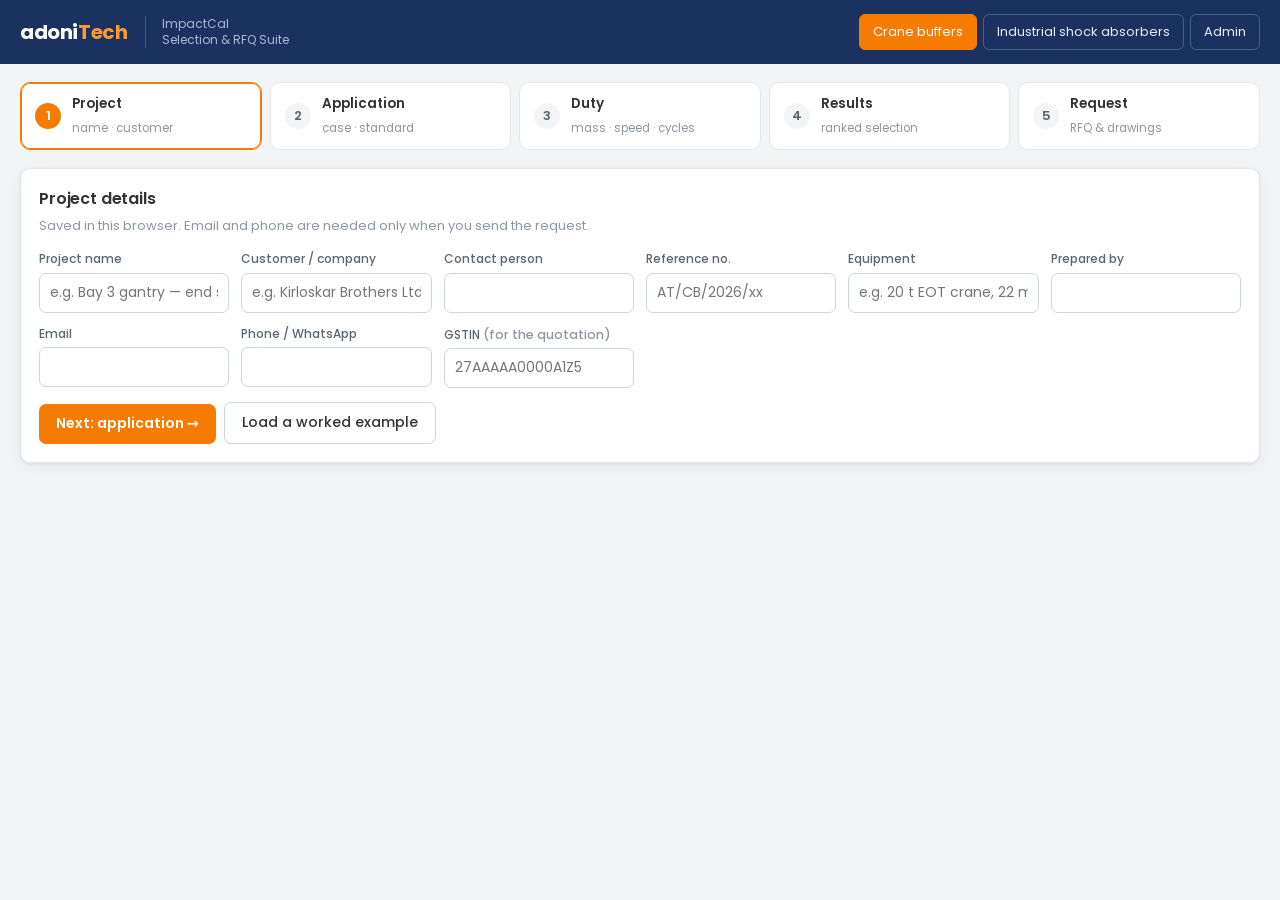
==== index.html @ 6113cbc0 "Add initial index.html structure and content" ====
<!doctype html><html lang="en"><head>
<meta charset="utf-8"><meta name="viewport" content="width=device-width,initial-scale=1">
<title>ImpactCal — Shock absorber &amp; crane buffer selection | ADONI TECH</title>
<link rel="preconnect" href="https://fonts.googleapis.com"><link rel="preconnect" href="https://fonts.gstatic.com" crossorigin>
<link rel="stylesheet" href="https://fonts.googleapis.com/css2?family=Poppins:wght@400;500;600;700&family=IBM+Plex+Mono:wght@400;500&display=swap">
<link rel="icon" href="favicon.png"><link rel="stylesheet" href="style.css">
</head><body>
<header><div class="wrap">
  <div class="logo">adoni<span>Tech</span></div>
  <div class="sub">ImpactCal<br>Selection &amp; RFQ Suite</div>
  <nav>
    <button id="tabCrane" class="on">Crane buffers</button>
    <button id="tabInd">Industrial shock absorbers</button>
    <a href="admin.html">Admin</a>
  </nav>
</div></header>

<div class="wrap">
  <div class="steps">
    <div class="step on" data-s="1"><span class="n">1</span><span><b>Project</b><small>name · customer</small></span></div>
    <div class="step" data-s="2"><span class="n">2</span><span><b>Application</b><small>case · standard</small></span></div>
    <div class="step" data-s="3"><span class="n">3</span><span><b>Duty</b><small>mass · speed · cycles</small></span></div>
    <div class="step" data-s="4"><span class="n">4</span><span><b>Results</b><small>ranked selection</small></span></div>
    <div class="step" data-s="5"><span class="n">5</span><span><b>Request</b><small>RFQ &amp; drawings</small></span></div>
  </div>

  <!-- 1 project -->
  <section class="card" data-p="1">
    <h3>Project details</h3>
    <p class="hint">Saved in this browser. Email and phone are needed only when you send the request.</p>
    <div class="grid">
      <div><label>Project name</label><input id="pname" placeholder="e.g. Bay 3 gantry — end stops"></div>
      <div><label>Customer / company</label><input id="pcust" placeholder="e.g. Kirloskar Brothers Ltd."></div>
      <div><label>Contact person</label><input id="pcontact"></div>
      <div><label>Reference no.</label><input id="pref" placeholder="AT/CB/2026/xx"></div>
      <div><label>Equipment</label><input id="pequip" placeholder="e.g. 20 t EOT crane, 22 m span"></div>
      <div><label>Prepared by</label><input id="pby"></div>
      <div><label>Email</label><input id="pemail" type="email"></div>
      <div><label>Phone / WhatsApp</label><input id="pphone"></div>
      <div><label>GSTIN <span class="muted">(for the quotation)</span></label><input id="pgstin" placeholder="27AAAAA0000A1Z5" maxlength="15" style="text-transform:uppercase"></div>
    </div>
    <div id="gstinMsg"></div>
    <div class="row" style="margin-top:14px"><button class="btn" data-go="2">Next: application →</button>
      <button class="btn ghost" id="loadExample">Load a worked example</button></div>
  </section>

  <!-- 2 application -->
  <section class="card hidden" data-p="2">
    <h3>Application and governing standard</h3>
    <p class="hint">The standard sets the design speed and the deceleration limit. It is printed on the report.</p>
    <div class="grid">
      <div><label>Impact case</label><select id="caseId"></select></div>
      <div><label>Governing standard</label><select id="standard"></select></div>
      <div><label>Restrict to series <span class="muted">(optional)</span></label><select id="series" multiple size="4"></select></div>
    </div>
    <div id="stdNote" class="note blue"></div>
    <div class="row"><button class="btn ghost" data-go="1">← Back</button><button class="btn" data-go="3">Next: duty →</button></div>
  </section>

  <!-- 3 duty -->
  <section class="card hidden" data-p="3">
    <h3>Duty data</h3>
    <p class="hint">MKS units. Only the fields your case needs are shown.</p>
    <div class="grid" id="dutyFields"></div>
    <div class="row" style="margin-top:14px">
      <button class="btn ghost" data-go="2">← Back</button>
      <button class="btn" id="calc">Calculate and select →</button>
    </div>
  </section>

  <!-- 4 results -->
  <section class="card hidden" data-p="4">
    <div class="spread"><h3>Selection</h3><div id="picks"></div></div>
    <div id="dutyOut"></div>
    <div class="tw" style="max-height:520px"><table id="resTbl">
      <thead><tr><th></th><th>Model</th><th>Series</th><th class="n">Stroke mm</th><th class="n">Nm/cycle</th>
        <th class="n">Nm/h</th><th class="n">Use /str</th><th class="n">Use /h</th><th class="n">Decel m/s²</th>
        <th class="n">Force kN</th><th class="n">Eff. mass kg</th><th>Notes</th></tr></thead><tbody></tbody></table></div>
    <div class="row" style="margin-top:14px"><button class="btn ghost" data-go="3">← Back</button>
      <button class="btn" id="toRfq" disabled>Request drawings &amp; quotation →</button>
      <button class="btn ghost" id="printReport">Print calculation report</button></div>
  </section>

  <!-- 5 rfq -->
  <section class="card hidden" data-p="5">
    <h3>Request drawings and quotation</h3>
    <p class="hint">Your selection and calculation are attached. CAD files are released by ADONI TECH after review — usually within one working day.</p>
    <div id="rfqLines"></div>
    <div class="grid" style="margin-top:14px">
      <div><label>Quantity per position</label><input id="rqty" type="number" value="2" min="1"></div>
      <div><label>Mounting</label><select id="rmount"></select></div>
      <div><label>Rod end</label><select id="rcap"></select></div>
      <div><label>Drawing formats</label><select id="rfmt" multiple size="5">
        <option value="PDF" selected>PDF (2D dimensioned)</option><option value="DXF">DXF</option>
        <option value="DWG">DWG</option><option value="STEP" selected>STEP (3D)</option><option value="IGES">IGES (3D)</option>
      </select></div>
    </div>
    <div style="margin-top:12px"><label>Message</label><textarea id="rmsg" rows="3" placeholder="Anything else we should know — ambient temperature, duty cycle, mounting constraints…"></textarea></div>
    <div class="row" style="margin-top:14px"><button class="btn ghost" data-go="4">← Back</button>
      <button class="btn" id="sendRfq">Send request</button></div>
    <div id="rfqOut"></div>
  </section>
</div>
<script src="config.js"></script>
<script src="app.js"></script>
</body></html>
---- style.css ----
:root{
  --brand:#F57C00; --brand-d:#D96A00; --brand-l:#FF9A33; --brand-xl:#FFF3E6;
  --blue:#467FF7; --blue-d:#2E63D4; --blue-l:#E4EDFE; --navy:#1B3160; --sky:#6EC1E4;
  --ink:#333; --ink-2:#5A6672; --ink-3:#8B96A3;
  --ok:#0E8A4D; --ok-l:#E6F6EE; --warn:#B7791F; --warn-l:#FDF4E3; --bad:#C0392B; --bad-l:#FBEBE9;
  --line:#E2E6EB; --line-2:#CFD5DD; --card:#fff; --card-2:#F3F4F6; --bg:#F3F4F6;
  --r:10px; --sh:0 1px 3px rgba(27,49,96,.07),0 4px 16px rgba(27,49,96,.06);
  --mono:"IBM Plex Mono",ui-monospace,Menlo,Consolas,monospace;
}
*{box-sizing:border-box}
body{margin:0;background:var(--bg);color:var(--ink);font:15px/1.55 Poppins,"Segoe UI",system-ui,-apple-system,Arial,sans-serif}
h1,h2,h3,h4{margin:0;font-weight:600;letter-spacing:-.01em}
a{color:var(--blue-d)}
.mono,code{font-family:var(--mono);font-variant-numeric:tabular-nums}
.wrap{max-width:1320px;margin:0 auto;padding:0 20px}

/* header */
header{background:var(--navy);color:#fff}
header .wrap{display:flex;align-items:center;gap:18px;padding:14px 20px;flex-wrap:wrap}
.logo{font-weight:700;font-size:20px;letter-spacing:-.02em}
.logo span{color:var(--brand-l)}
.sub{font-size:12px;color:#A9B8D4;border-left:1px solid rgba(255,255,255,.2);padding-left:16px;line-height:1.35}
header nav{margin-left:auto;display:flex;gap:6px;flex-wrap:wrap}
header nav a,header nav button{background:transparent;border:1px solid rgba(255,255,255,.22);color:#E6ECF7;
                               padding:7px 13px;border-radius:6px;font:inherit;font-size:13px;cursor:pointer;text-decoration:none}
header nav a.on,header nav button.on{background:var(--brand);border-color:var(--brand);color:#fff}
header nav a:hover,header nav button:hover{border-color:var(--brand-l)}

/* steps */
.steps{display:flex;gap:8px;flex-wrap:wrap;margin:18px 0}
.step{flex:1 1 170px;background:var(--card);border:1px solid var(--line);border-radius:var(--r);
      padding:11px 14px;display:flex;gap:11px;align-items:center;cursor:pointer}
.step.on{border-color:var(--brand);box-shadow:inset 0 0 0 1px var(--brand)}
.step .n{width:26px;height:26px;border-radius:50%;background:var(--card-2);display:grid;place-items:center;
         font-size:13px;font-weight:600;color:var(--ink-2);flex:none}
.step.on .n{background:var(--brand);color:#fff}
.step b{display:block;font-size:13.5px;font-weight:600}
.step small{color:var(--ink-3);font-size:11.5px}

/* cards, forms */
.card{background:var(--card);border:1px solid var(--line);border-radius:var(--r);padding:18px;margin-bottom:16px;box-shadow:var(--sh)}
.card > h3{font-size:16px;margin-bottom:4px}
.card > p.hint{color:var(--ink-3);font-size:13px;margin:0 0 14px}
.grid{display:grid;gap:12px;grid-template-columns:repeat(auto-fit,minmax(190px,1fr))}
label{display:block;font-size:12px;color:var(--ink-2);margin-bottom:4px;font-weight:500}
input,select,textarea{width:100%;padding:8px 10px;border:1px solid var(--line-2);border-radius:7px;
                      font:inherit;font-size:14px;background:#fff;color:var(--ink)}
input:focus,select:focus,textarea:focus{outline:2px solid var(--brand);outline-offset:-1px;border-color:var(--brand)}
input[readonly]{background:var(--card-2);color:var(--ink-2)}
.row{display:flex;gap:8px;align-items:flex-end;flex-wrap:wrap}
.btn{background:var(--brand);color:#fff;border:0;padding:9px 17px;border-radius:7px;font:inherit;
     font-size:14px;font-weight:600;cursor:pointer}
.btn:hover{background:var(--brand-d)} .btn:disabled{opacity:.45;cursor:not-allowed}
.btn.ghost{background:#fff;color:var(--ink);border:1px solid var(--line-2);font-weight:500}
.btn.ghost:hover{border-color:var(--brand);color:var(--brand-d)}
.btn.blue{background:var(--blue)} .btn.blue:hover{background:var(--blue-d)}
.btn.sm{padding:5px 11px;font-size:12.5px}

/* tables */
.tw{overflow:auto;border:1px solid var(--line);border-radius:var(--r);background:#fff}
table{border-collapse:collapse;width:100%;font-size:13.5px}
th,td{padding:8px 11px;border-bottom:1px solid var(--line);text-align:left;white-space:nowrap}
thead th{background:var(--card-2);font-size:11px;letter-spacing:.06em;text-transform:uppercase;
         color:var(--ink-2);font-weight:600;position:sticky;top:0;z-index:2}
tbody tr:hover{background:var(--brand-xl)}
td.n,th.n{text-align:right;font-family:var(--mono);font-variant-numeric:tabular-nums}
tr.sel{background:var(--blue-l)!important}
.pill{display:inline-block;font-size:11px;padding:2px 7px;border-radius:20px;background:var(--card-2);color:var(--ink-2)}
.pill.ok{background:var(--ok-l);color:var(--ok)} .pill.warn{background:var(--warn-l);color:var(--warn)}
.pill.bad{background:var(--bad-l);color:var(--bad)} .pill.brand{background:var(--brand-xl);color:var(--brand-d)}
.note{background:var(--warn-l);border:1px solid var(--warn);border-left-width:3px;border-radius:7px;
      padding:11px 14px;font-size:13.5px;margin:12px 0}
.note.ok{background:var(--ok-l);border-color:var(--ok)}
.note.bad{background:var(--bad-l);border-color:var(--bad)}
.note.blue{background:var(--blue-l);border-color:var(--blue)}
.muted{color:var(--ink-3);font-size:12.5px}
.hidden{display:none!important}
.spread{display:flex;justify-content:space-between;align-items:center;gap:12px;flex-wrap:wrap}

/* editable grid */
.grid-edit td[contenteditable]{background:#FFFDF7;outline:none}
.grid-edit td[contenteditable]:focus{background:#fff;box-shadow:inset 0 0 0 2px var(--brand)}
.grid-edit td.dirty{background:var(--brand-xl);font-weight:600}

/* print */
@media print{
  header,nav,.noprint,.steps{display:none!important}
  body{background:#fff;font-size:11.5px}
  .card{box-shadow:none;border:0;padding:0;margin:0}
  .wrap{max-width:none;padding:0}
  @page{size:A4;margin:12mm}
}
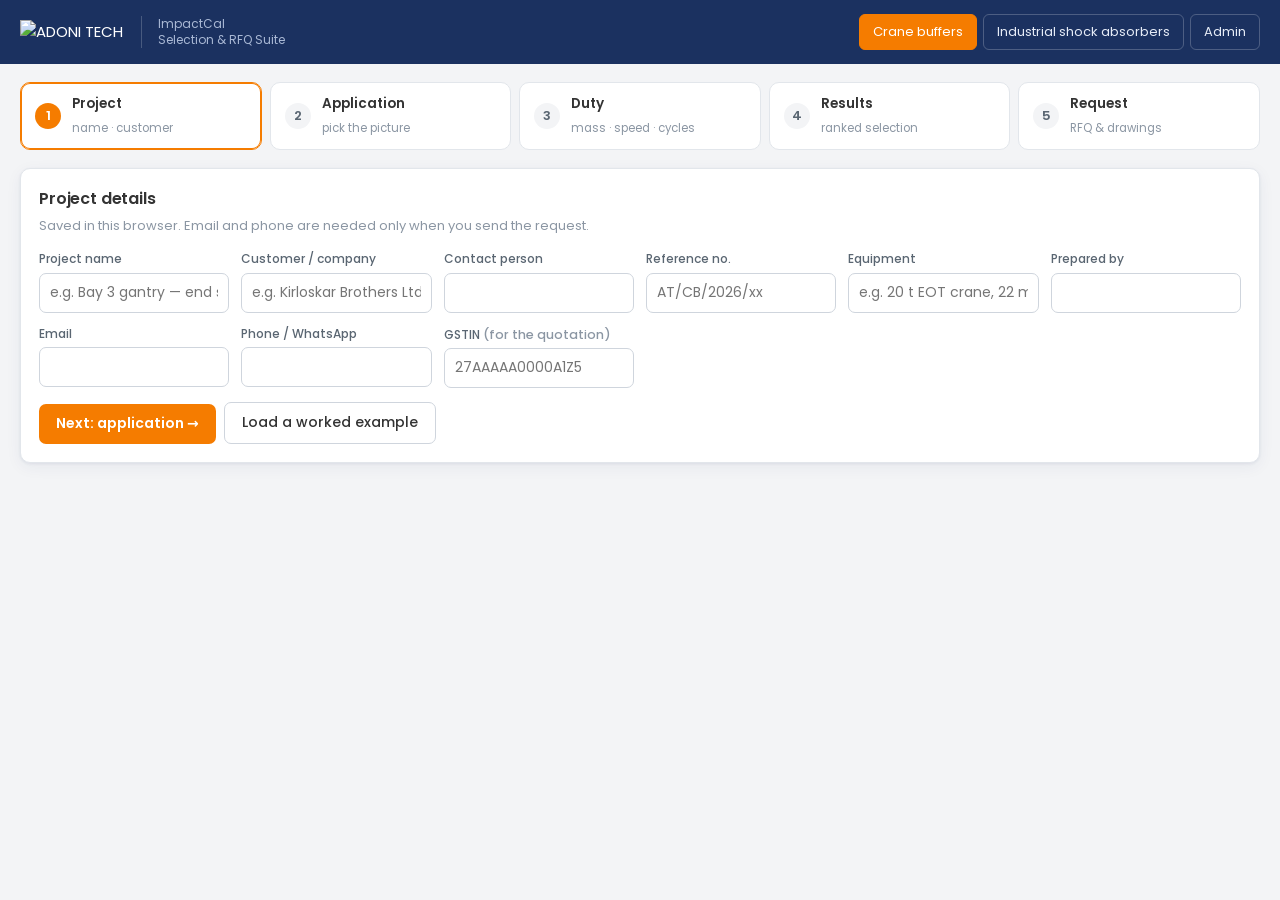
==== commit fbac3af4: "Add files via upload" ====
--- a/index.html
+++ b/index.html
@@ -1,12 +1,13 @@
 <!doctype html><html lang="en"><head>
 <meta charset="utf-8"><meta name="viewport" content="width=device-width,initial-scale=1">
 <title>ImpactCal — Shock absorber &amp; crane buffer selection | ADONI TECH</title>
+<link rel="icon" href="favicon.png">
 <link rel="preconnect" href="https://fonts.googleapis.com"><link rel="preconnect" href="https://fonts.gstatic.com" crossorigin>
 <link rel="stylesheet" href="https://fonts.googleapis.com/css2?family=Poppins:wght@400;500;600;700&family=IBM+Plex+Mono:wght@400;500&display=swap">
-<link rel="icon" href="favicon.png"><link rel="stylesheet" href="style.css">
+<link rel="stylesheet" href="style.css?v=202608251359">
 </head><body>
-<header><div class="wrap">
-  <div class="logo">adoni<span>Tech</span></div>
+<header class="noprint"><div class="wrap">
+  <img src="img/logo.png" alt="ADONI TECH" class="brandmark">
   <div class="sub">ImpactCal<br>Selection &amp; RFQ Suite</div>
   <nav>
     <button id="tabCrane" class="on">Crane buffers</button>
@@ -15,10 +16,10 @@
   </nav>
 </div></header>
 
-<div class="wrap">
+<div class="wrap noprint">
   <div class="steps">
     <div class="step on" data-s="1"><span class="n">1</span><span><b>Project</b><small>name · customer</small></span></div>
-    <div class="step" data-s="2"><span class="n">2</span><span><b>Application</b><small>case · standard</small></span></div>
+    <div class="step" data-s="2"><span class="n">2</span><span><b>Application</b><small>pick the picture</small></span></div>
     <div class="step" data-s="3"><span class="n">3</span><span><b>Duty</b><small>mass · speed · cycles</small></span></div>
     <div class="step" data-s="4"><span class="n">4</span><span><b>Results</b><small>ranked selection</small></span></div>
     <div class="step" data-s="5"><span class="n">5</span><span><b>Request</b><small>RFQ &amp; drawings</small></span></div>
@@ -46,12 +47,17 @@
 
   <!-- 2 application -->
   <section class="card hidden" data-p="2">
-    <h3>Application and governing standard</h3>
-    <p class="hint">The standard sets the design speed and the deceleration limit. It is printed on the report.</p>
-    <div class="grid">
-      <div><label>Impact case</label><select id="caseId"></select></div>
+    <h3>Which of these is your application?</h3>
+    <p class="hint">Click the picture that matches. The governing standard sets the design speed and the deceleration limit.</p>
+    <div id="caseGrid" class="picker"></div>
+    <h4 class="seriesh">Restrict to series <span class="muted">(optional — pick up to 3)</span></h4>
+    <p class="hint">Click the pictures of the families you want. Leave them all unpicked to search the whole catalogue.</p>
+    <div class="seriesbar"><span class="count" id="seriesCount"></span>
+      <button class="btn ghost sm" type="button" id="seriesClear">Clear</button></div>
+    <div id="seriesGrid" class="picker series"></div>
+    <div class="grid" style="margin-top:16px;max-width:640px">
       <div><label>Governing standard</label><select id="standard"></select></div>
-      <div><label>Restrict to series <span class="muted">(optional)</span></label><select id="series" multiple size="4"></select></div>
+      <div><label>Restrict to series <span class="muted">(list, same setting)</span></label><select id="series" multiple size="4"></select></div>
     </div>
     <div id="stdNote" class="note blue"></div>
     <div class="row"><button class="btn ghost" data-go="1">← Back</button><button class="btn" data-go="3">Next: duty →</button></div>
@@ -59,8 +65,9 @@
 
   <!-- 3 duty -->
   <section class="card hidden" data-p="3">
-    <h3>Duty data</h3>
-    <p class="hint">MKS units. Only the fields your case needs are shown.</p>
+    <div class="dutyhead"><div><h3 id="dutyTitle"></h3>
+      <p class="hint">MKS units. Only the fields this case needs are shown.</p></div>
+      <img id="dutyPic" alt="" class="dutypic"></div>
     <div class="grid" id="dutyFields"></div>
     <div class="row" style="margin-top:14px">
       <button class="btn ghost" data-go="2">← Back</button>
@@ -72,13 +79,14 @@
   <section class="card hidden" data-p="4">
     <div class="spread"><h3>Selection</h3><div id="picks"></div></div>
     <div id="dutyOut"></div>
-    <div class="tw" style="max-height:520px"><table id="resTbl">
+    <div class="tw"><table id="resTbl">
       <thead><tr><th></th><th>Model</th><th>Series</th><th class="n">Stroke mm</th><th class="n">Nm/cycle</th>
         <th class="n">Nm/h</th><th class="n">Use /str</th><th class="n">Use /h</th><th class="n">Decel m/s²</th>
         <th class="n">Force kN</th><th class="n">Eff. mass kg</th><th>Notes</th></tr></thead><tbody></tbody></table></div>
+    <div class="row" style="margin-top:12px"><button class="btn ghost" id="showMore"></button></div>
     <div class="row" style="margin-top:14px"><button class="btn ghost" data-go="3">← Back</button>
       <button class="btn" id="toRfq" disabled>Request drawings &amp; quotation →</button>
-      <button class="btn ghost" id="printReport">Print calculation report</button></div>
+      <button class="btn ghost" id="printReport" disabled>Print this selection (A4)</button></div>
   </section>
 
   <!-- 5 rfq -->
@@ -101,6 +109,51 @@
     <div id="rfqOut"></div>
   </section>
 </div>
-<script src="config.js"></script>
-<script src="app.js"></script>
+
+<!-- ============ A4 selection report — the only thing that prints ============ -->
+<div id="report" class="a4" hidden>
+  <div class="rpt-head">
+    <div><img src="img/logo.png" alt="ADONI TECH" class="rpt-logo">
+      <div class="rpt-addr" id="rAddr"></div></div>
+    <div class="rpt-meta">
+      <div class="rpt-title">SHOCK ABSORBER SELECTION</div>
+      <div id="rMeta"></div>
+    </div>
+  </div>
+  <div class="rpt-grid">
+    <div><div class="rpt-sec">Project</div><table class="kv" id="rProject"></table></div>
+    <div><div class="rpt-sec">Application</div><table class="kv" id="rApp"></table>
+      <img id="rPic" alt="" class="rpt-pic"></div>
+  </div>
+  <div class="rpt-sec">Input data</div>
+  <table class="kv cols3" id="rInputs"></table>
+  <div class="rpt-sec">Calculation</div>
+  <table class="kv cols2" id="rCalc"></table>
+  <div class="rpt-sec">Selected model</div>
+  <table class="rpt-tbl" id="rModel"></table>
+  <div id="rFlags"></div>
+  <div class="rpt-foot">
+    <div id="rNote"></div>
+    <div class="rpt-sign"><div>Prepared by <b id="rBy"></b></div><div>For ADONI TECH</div></div>
+  </div>
+</div>
+
+<!-- ============ RFQ sent overlay ============ -->
+<div id="sentOverlay" class="overlay noprint" hidden>
+  <div class="sentbox">
+    <svg class="plane" viewBox="0 0 120 120" width="120" height="120" aria-hidden="true">
+      <circle class="ring" cx="60" cy="60" r="46" fill="none" stroke="#F57C00" stroke-width="4"
+              stroke-linecap="round" stroke-dasharray="289" stroke-dashoffset="289"/>
+      <path class="env" d="M34 46 h52 v30 h-52 z" fill="none" stroke="#1B3160" stroke-width="3.5" stroke-linejoin="round"/>
+      <path class="flap" d="M34 46 l26 20 l26 -20" fill="none" stroke="#1B3160" stroke-width="3.5"
+            stroke-linecap="round" stroke-linejoin="round"/>
+      <path class="tick" d="M42 61 l13 13 l24 -26" fill="none" stroke="#0E8A4D" stroke-width="6"
+            stroke-linecap="round" stroke-linejoin="round" stroke-dasharray="60" stroke-dashoffset="60"/>
+    </svg>
+    <h3 id="sentTitle">Sending…</h3>
+    <p id="sentMsg" class="muted"></p>
+    <button class="btn ghost" id="sentClose" hidden>Close</button>
+  </div>
+</div>
+<script src="app.js?v=202608251359"></script>
 </body></html>
